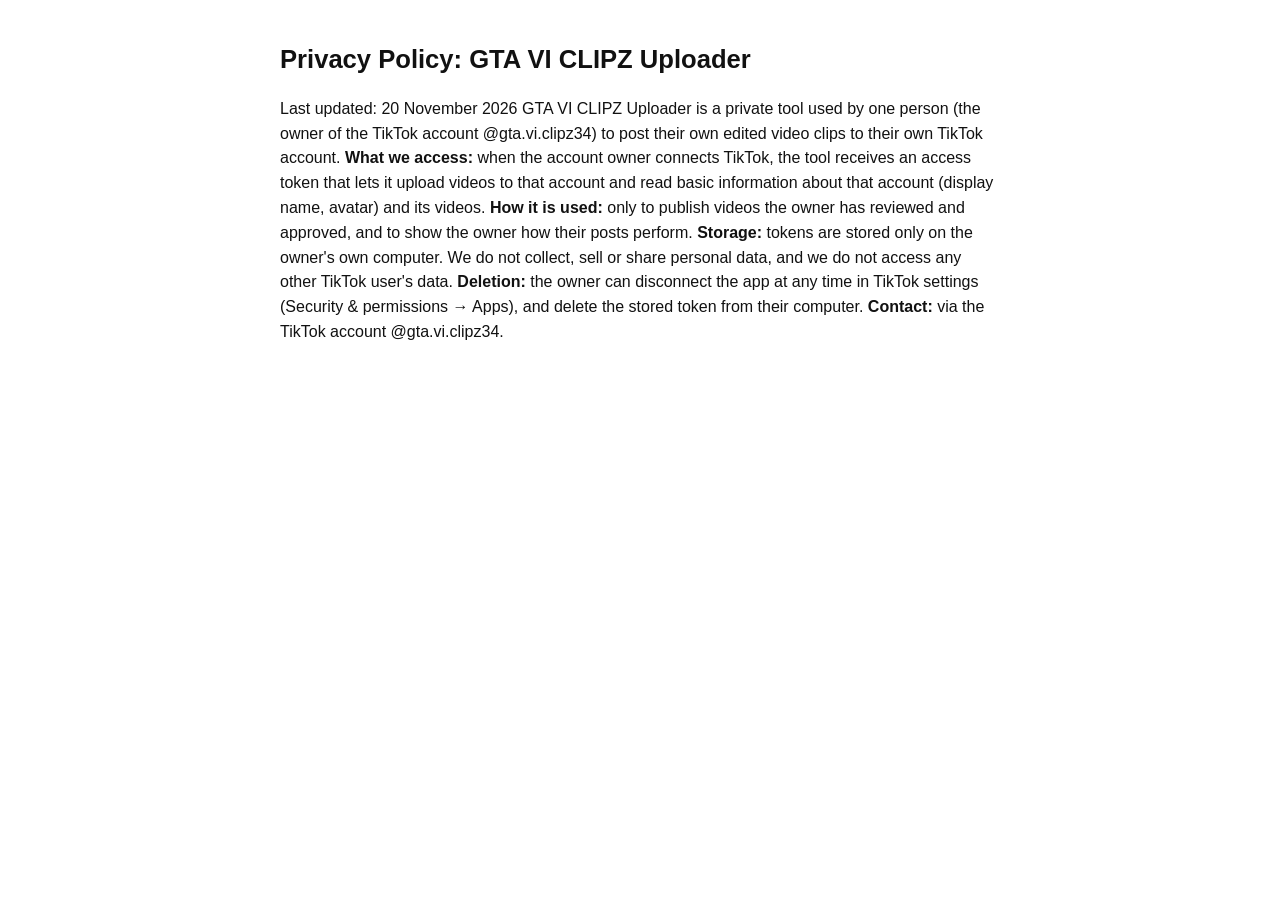
==== privacy.html @ e3e9ab4e "Add files via upload" ====
<!doctype html><html lang=en><head><meta charset=utf-8><meta name=viewport content='width=device-width,initial-scale=1'><title>Privacy Policy – GTA VI CLIPZ Uploader</title><style>body{font-family:-apple-system,Segoe UI,sans-serif;max-width:720px;margin:40px auto;padding:0 16px;line-height:1.55;color:#111;background:#fff}h1{font-size:1.6rem}</style></head><body><h1>Privacy Policy: GTA VI CLIPZ Uploader</h1>
<p>Last updated: 20 November 2026 GTA VI CLIPZ Uploader is a private tool used by one person (the owner of the TikTok account @gta.vi.clipz34) to post their own edited video clips to their own TikTok account. <strong>What we access:</strong> when the account owner connects TikTok, the tool receives an access token that lets it upload videos to that account and read basic information about that account (display name, avatar) and its videos. <strong>How it is used:</strong> only to publish videos the owner has reviewed and approved, and to show the owner how their posts perform. <strong>Storage:</strong> tokens are stored only on the owner&#x27;s own computer. We do not collect, sell or share personal data, and we do not access any other TikTok user&#x27;s data. <strong>Deletion:</strong> the owner can disconnect the app at any time in TikTok settings (Security &amp; permissions → Apps), and delete the stored token from their computer. <strong>Contact:</strong> via the TikTok account @gta.vi.clipz34.</p></body></html>
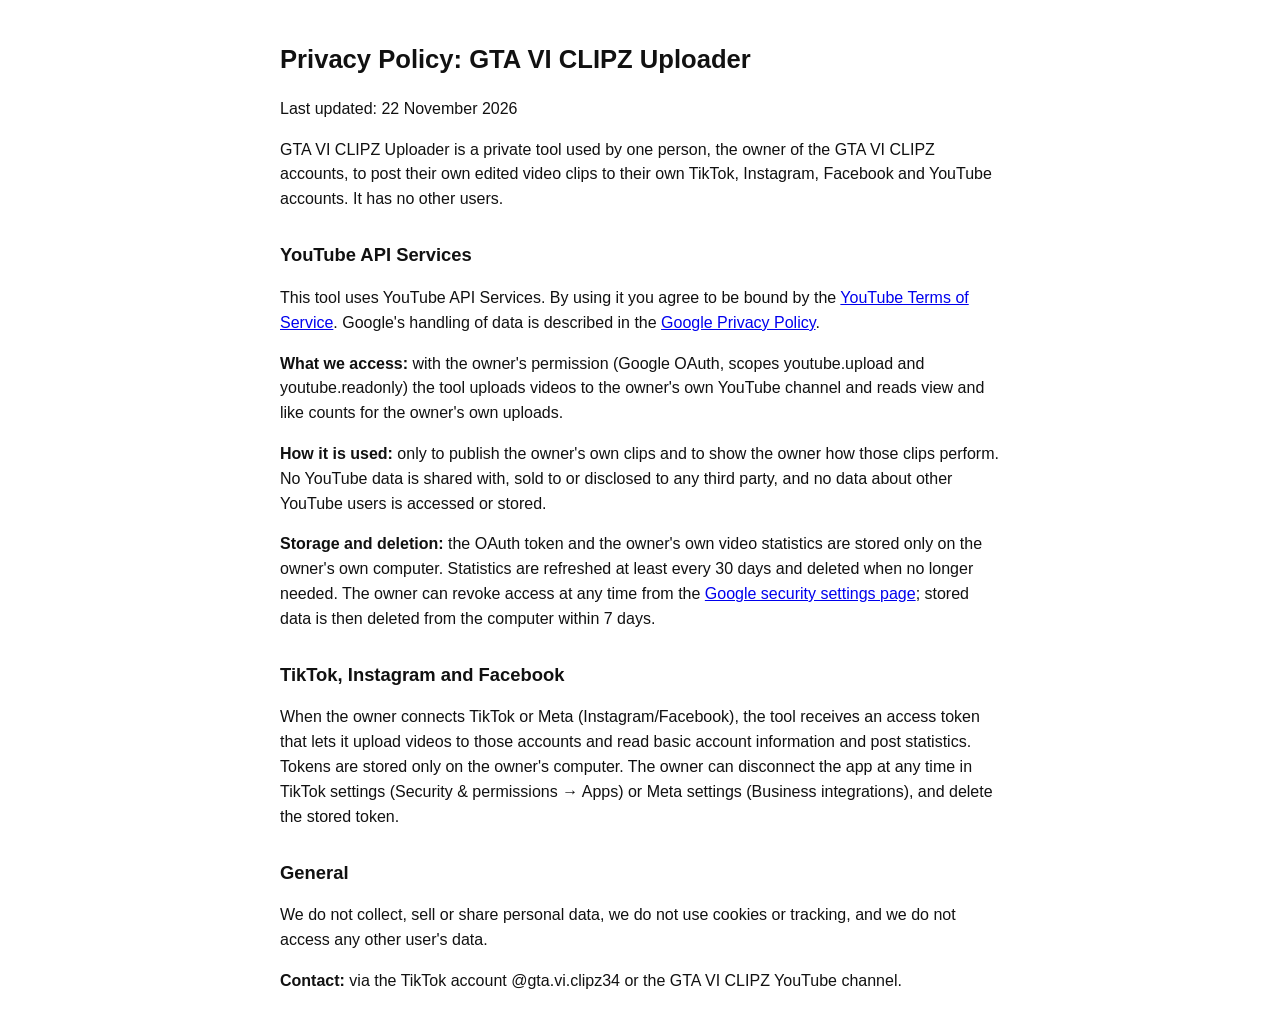
==== commit a039bd17: "Privacy policy: add YouTube API Services and Google sections" ====
--- a/privacy.html
+++ b/privacy.html
@@ -1,2 +1,13 @@
-<!doctype html><html lang=en><head><meta charset=utf-8><meta name=viewport content='width=device-width,initial-scale=1'><title>Privacy Policy – GTA VI CLIPZ Uploader</title><style>body{font-family:-apple-system,Segoe UI,sans-serif;max-width:720px;margin:40px auto;padding:0 16px;line-height:1.55;color:#111;background:#fff}h1{font-size:1.6rem}</style></head><body><h1>Privacy Policy: GTA VI CLIPZ Uploader</h1>
-<p>Last updated: 20 November 2026 GTA VI CLIPZ Uploader is a private tool used by one person (the owner of the TikTok account @gta.vi.clipz34) to post their own edited video clips to their own TikTok account. <strong>What we access:</strong> when the account owner connects TikTok, the tool receives an access token that lets it upload videos to that account and read basic information about that account (display name, avatar) and its videos. <strong>How it is used:</strong> only to publish videos the owner has reviewed and approved, and to show the owner how their posts perform. <strong>Storage:</strong> tokens are stored only on the owner&#x27;s own computer. We do not collect, sell or share personal data, and we do not access any other TikTok user&#x27;s data. <strong>Deletion:</strong> the owner can disconnect the app at any time in TikTok settings (Security &amp; permissions → Apps), and delete the stored token from their computer. <strong>Contact:</strong> via the TikTok account @gta.vi.clipz34.</p></body></html>+<!doctype html><html lang=en><head><meta charset=utf-8><meta name=viewport content='width=device-width,initial-scale=1'><title>Privacy Policy – GTA VI CLIPZ Uploader</title><style>body{font-family:-apple-system,Segoe UI,sans-serif;max-width:720px;margin:40px auto;padding:0 16px;line-height:1.55;color:#111;background:#fff}h1{font-size:1.6rem}h2{font-size:1.15rem;margin-top:1.6em}</style></head><body><h1>Privacy Policy: GTA VI CLIPZ Uploader</h1>
+<p>Last updated: 22 November 2026</p>
+<p>GTA VI CLIPZ Uploader is a private tool used by one person, the owner of the GTA VI CLIPZ accounts, to post their own edited video clips to their own TikTok, Instagram, Facebook and YouTube accounts. It has no other users.</p>
+<h2>YouTube API Services</h2>
+<p>This tool uses YouTube API Services. By using it you agree to be bound by the <a href="https://www.youtube.com/t/terms">YouTube Terms of Service</a>. Google's handling of data is described in the <a href="https://policies.google.com/privacy">Google Privacy Policy</a>.</p>
+<p><strong>What we access:</strong> with the owner's permission (Google OAuth, scopes youtube.upload and youtube.readonly) the tool uploads videos to the owner's own YouTube channel and reads view and like counts for the owner's own uploads.</p>
+<p><strong>How it is used:</strong> only to publish the owner's own clips and to show the owner how those clips perform. No YouTube data is shared with, sold to or disclosed to any third party, and no data about other YouTube users is accessed or stored.</p>
+<p><strong>Storage and deletion:</strong> the OAuth token and the owner's own video statistics are stored only on the owner's own computer. Statistics are refreshed at least every 30 days and deleted when no longer needed. The owner can revoke access at any time from the <a href="https://security.google.com/settings/security/permissions">Google security settings page</a>; stored data is then deleted from the computer within 7 days.</p>
+<h2>TikTok, Instagram and Facebook</h2>
+<p>When the owner connects TikTok or Meta (Instagram/Facebook), the tool receives an access token that lets it upload videos to those accounts and read basic account information and post statistics. Tokens are stored only on the owner's computer. The owner can disconnect the app at any time in TikTok settings (Security &amp; permissions → Apps) or Meta settings (Business integrations), and delete the stored token.</p>
+<h2>General</h2>
+<p>We do not collect, sell or share personal data, we do not use cookies or tracking, and we do not access any other user's data.</p>
+<p><strong>Contact:</strong> via the TikTok account @gta.vi.clipz34 or the GTA VI CLIPZ YouTube channel.</p></body></html>
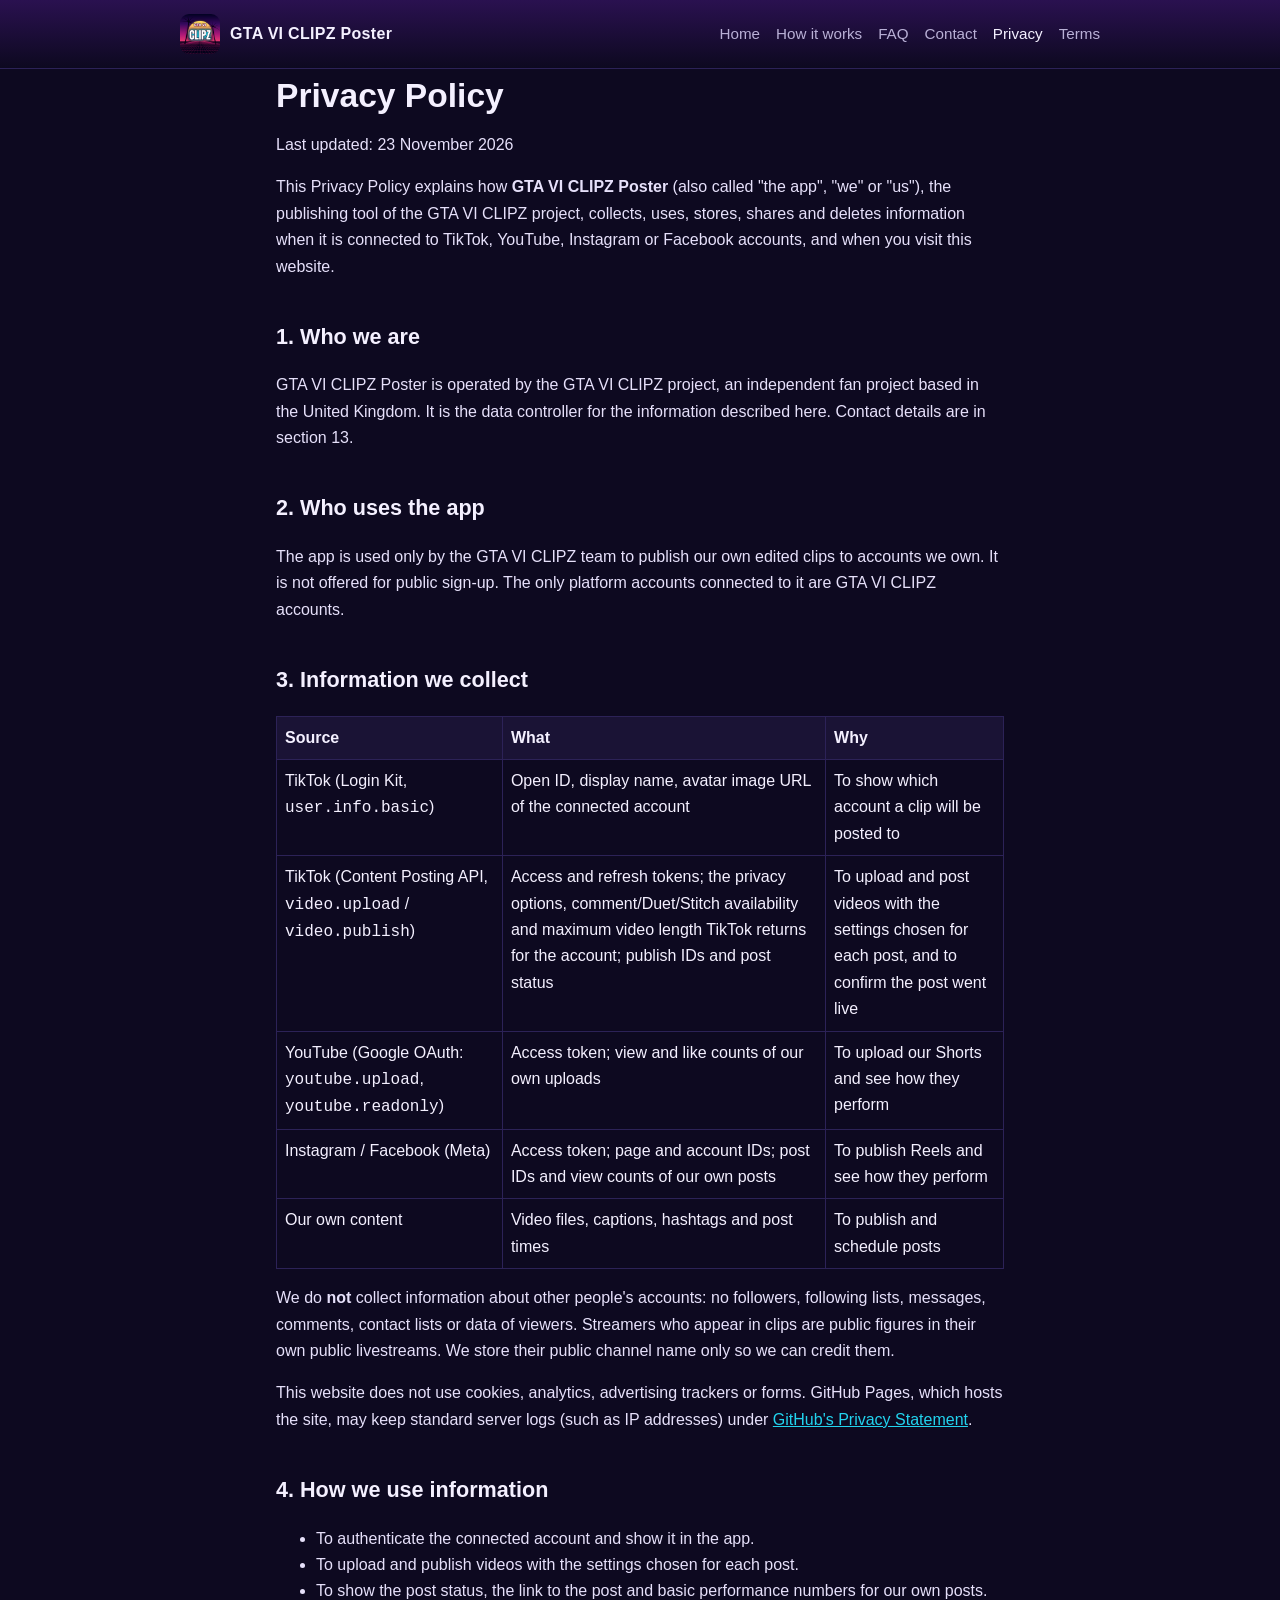
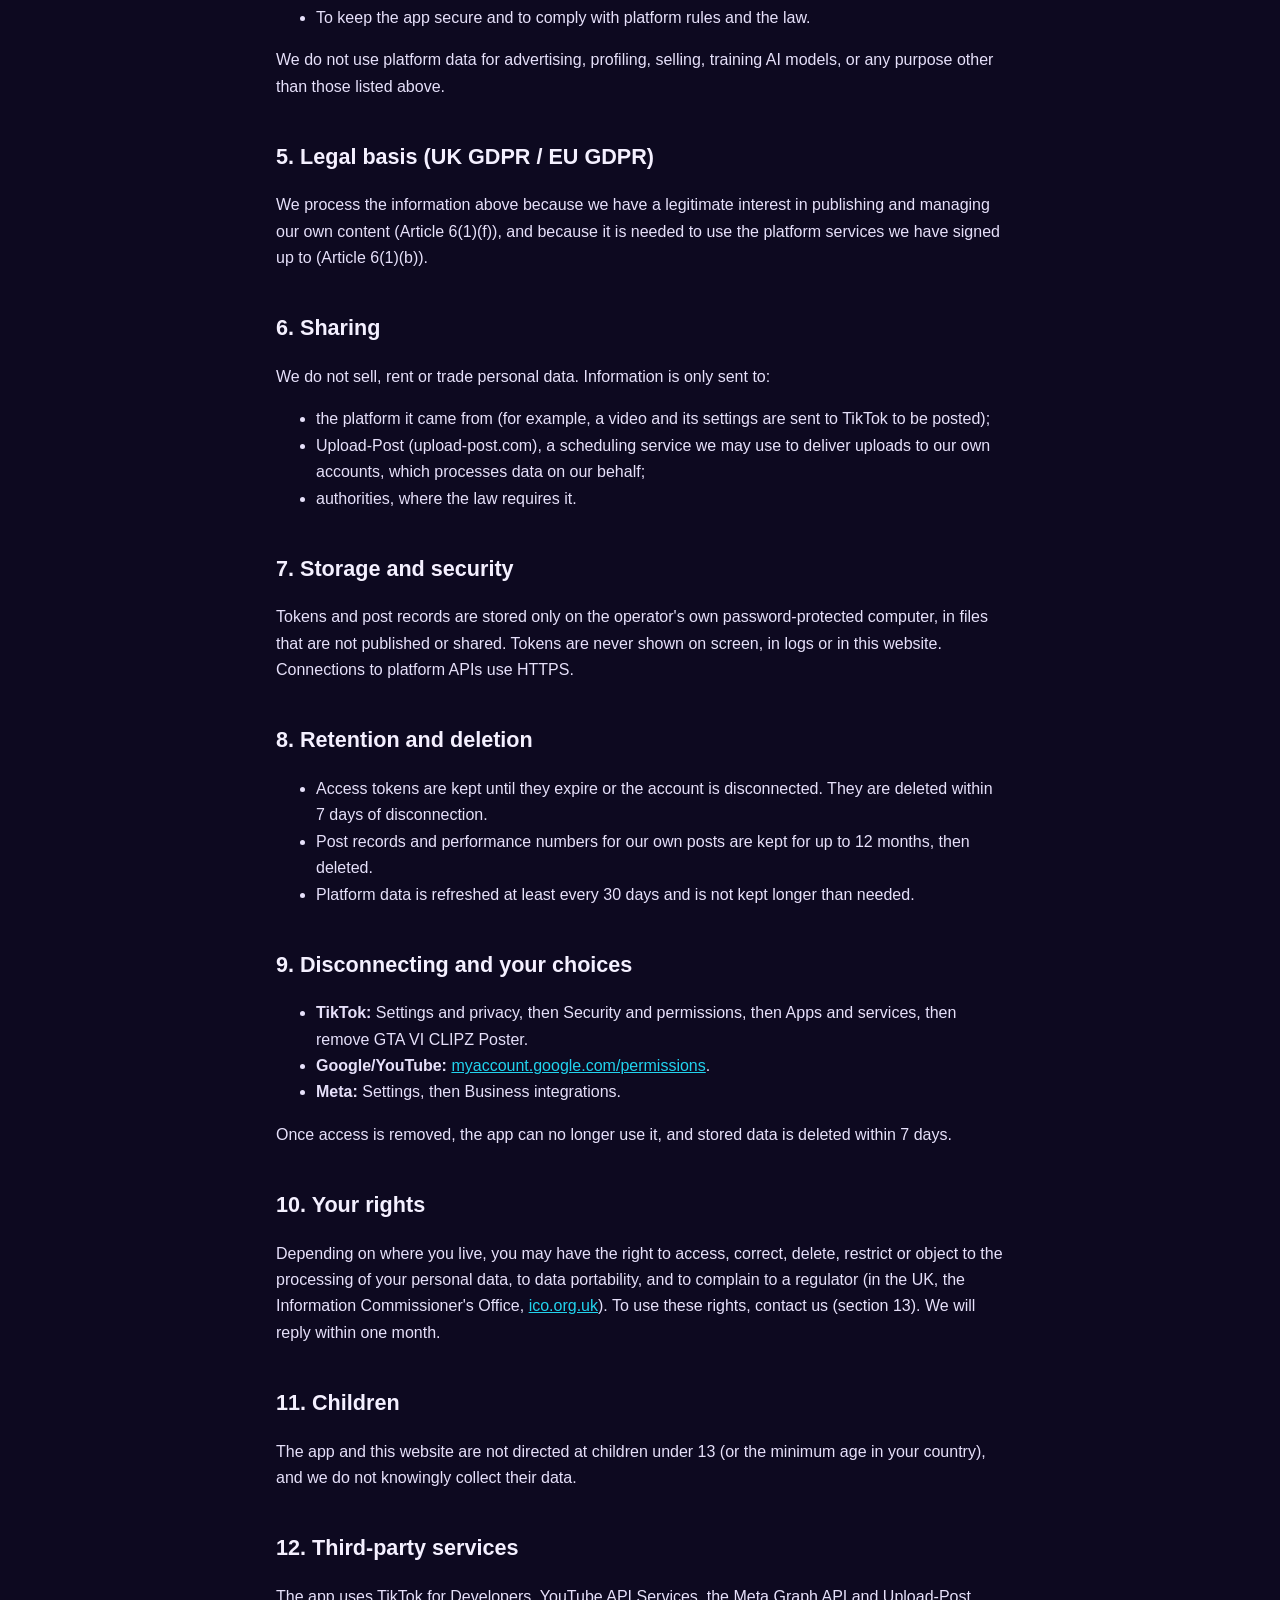
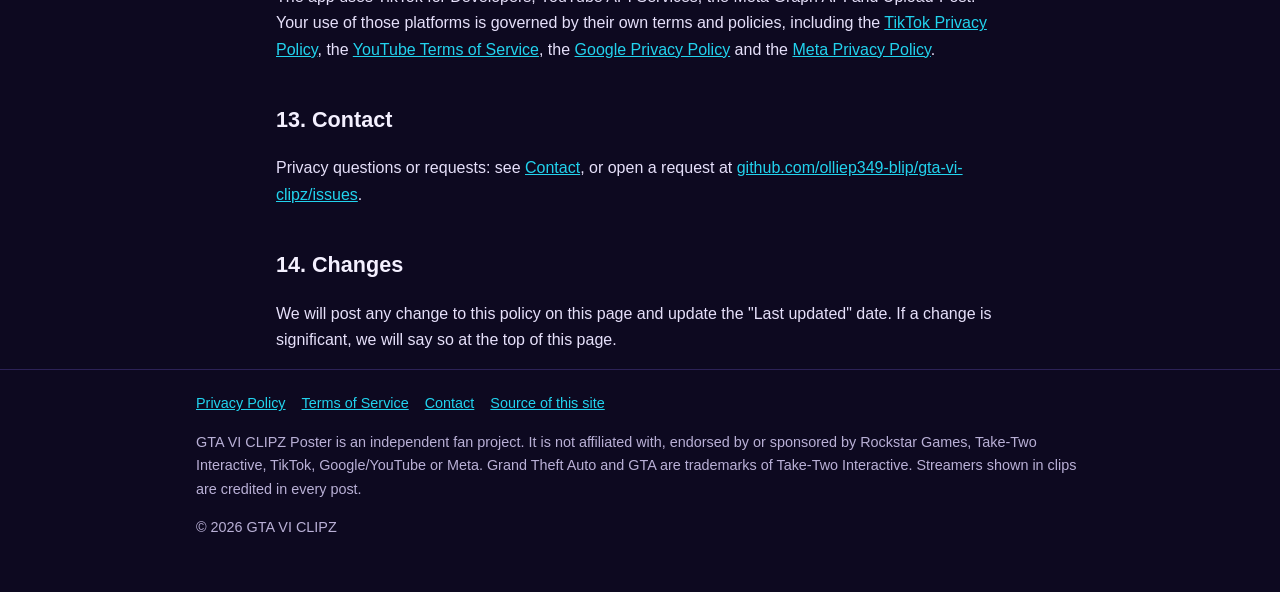
==== commit 8d050e9a: "Full website, complete Privacy Policy and Terms, favicon matches app icon" ====
--- a/privacy.html
+++ b/privacy.html
@@ -1,13 +1,81 @@
-<!doctype html><html lang=en><head><meta charset=utf-8><meta name=viewport content='width=device-width,initial-scale=1'><title>Privacy Policy – GTA VI CLIPZ Uploader</title><style>body{font-family:-apple-system,Segoe UI,sans-serif;max-width:720px;margin:40px auto;padding:0 16px;line-height:1.55;color:#111;background:#fff}h1{font-size:1.6rem}h2{font-size:1.15rem;margin-top:1.6em}</style></head><body><h1>Privacy Policy: GTA VI CLIPZ Uploader</h1>
-<p>Last updated: 22 November 2026</p>
-<p>GTA VI CLIPZ Uploader is a private tool used by one person, the owner of the GTA VI CLIPZ accounts, to post their own edited video clips to their own TikTok, Instagram, Facebook and YouTube accounts. It has no other users.</p>
-<h2>YouTube API Services</h2>
-<p>This tool uses YouTube API Services. By using it you agree to be bound by the <a href="https://www.youtube.com/t/terms">YouTube Terms of Service</a>. Google's handling of data is described in the <a href="https://policies.google.com/privacy">Google Privacy Policy</a>.</p>
-<p><strong>What we access:</strong> with the owner's permission (Google OAuth, scopes youtube.upload and youtube.readonly) the tool uploads videos to the owner's own YouTube channel and reads view and like counts for the owner's own uploads.</p>
-<p><strong>How it is used:</strong> only to publish the owner's own clips and to show the owner how those clips perform. No YouTube data is shared with, sold to or disclosed to any third party, and no data about other YouTube users is accessed or stored.</p>
-<p><strong>Storage and deletion:</strong> the OAuth token and the owner's own video statistics are stored only on the owner's own computer. Statistics are refreshed at least every 30 days and deleted when no longer needed. The owner can revoke access at any time from the <a href="https://security.google.com/settings/security/permissions">Google security settings page</a>; stored data is then deleted from the computer within 7 days.</p>
-<h2>TikTok, Instagram and Facebook</h2>
-<p>When the owner connects TikTok or Meta (Instagram/Facebook), the tool receives an access token that lets it upload videos to those accounts and read basic account information and post statistics. Tokens are stored only on the owner's computer. The owner can disconnect the app at any time in TikTok settings (Security &amp; permissions → Apps) or Meta settings (Business integrations), and delete the stored token.</p>
-<h2>General</h2>
-<p>We do not collect, sell or share personal data, we do not use cookies or tracking, and we do not access any other user's data.</p>
-<p><strong>Contact:</strong> via the TikTok account @gta.vi.clipz34 or the GTA VI CLIPZ YouTube channel.</p></body></html>
+<!doctype html>
+<html lang="en"><head><meta charset="utf-8"><meta name="viewport" content="width=device-width,initial-scale=1">
+<title>Privacy Policy: GTA VI CLIPZ Poster</title>
+<meta name="description" content="GTA VI CLIPZ Poster: publishes GTA VI CLIPZ short gameplay clips to TikTok and other platforms.">
+<link rel="icon" type="image/png" sizes="32x32" href="favicon-32.png"><link rel="icon" href="favicon.ico" sizes="any">
+<link rel="apple-touch-icon" href="apple-touch-icon.png"><link rel="stylesheet" href="style.css">
+</head><body>
+<header><div class="wrap bar"><a class="brand" href="index.html"><img src="icon-512.png" alt="GTA VI CLIPZ Poster icon">GTA VI CLIPZ Poster</a><nav><a href="index.html">Home</a><a href="how-it-works.html">How it works</a><a href="faq.html">FAQ</a><a href="contact.html">Contact</a><a href="privacy.html" aria-current=page>Privacy</a><a href="terms.html">Terms</a></nav></div></header>
+<main class="wrap doc">
+
+<h1>Privacy Policy</h1>
+<p>Last updated: 23 November 2026</p>
+<p>This Privacy Policy explains how <b>GTA VI CLIPZ Poster</b> (also called "the app", "we" or "us"), the publishing tool of the GTA VI CLIPZ project, collects, uses, stores, shares and deletes information when it is connected to TikTok, YouTube, Instagram or Facebook accounts, and when you visit this website.</p>
+
+<h2>1. Who we are</h2>
+<p>GTA VI CLIPZ Poster is operated by the GTA VI CLIPZ project, an independent fan project based in the United Kingdom. It is the data controller for the information described here. Contact details are in section 13.</p>
+
+<h2>2. Who uses the app</h2>
+<p>The app is used only by the GTA VI CLIPZ team to publish our own edited clips to accounts we own. It is not offered for public sign-up. The only platform accounts connected to it are GTA VI CLIPZ accounts.</p>
+
+<h2>3. Information we collect</h2>
+<table><tr><th>Source</th><th>What</th><th>Why</th></tr>
+<tr><td>TikTok (Login Kit, <code>user.info.basic</code>)</td><td>Open ID, display name, avatar image URL of the connected account</td><td>To show which account a clip will be posted to</td></tr>
+<tr><td>TikTok (Content Posting API, <code>video.upload</code> / <code>video.publish</code>)</td><td>Access and refresh tokens; the privacy options, comment/Duet/Stitch availability and maximum video length TikTok returns for the account; publish IDs and post status</td><td>To upload and post videos with the settings chosen for each post, and to confirm the post went live</td></tr>
+<tr><td>YouTube (Google OAuth: <code>youtube.upload</code>, <code>youtube.readonly</code>)</td><td>Access token; view and like counts of our own uploads</td><td>To upload our Shorts and see how they perform</td></tr>
+<tr><td>Instagram / Facebook (Meta)</td><td>Access token; page and account IDs; post IDs and view counts of our own posts</td><td>To publish Reels and see how they perform</td></tr>
+<tr><td>Our own content</td><td>Video files, captions, hashtags and post times</td><td>To publish and schedule posts</td></tr>
+</table>
+<p>We do <b>not</b> collect information about other people's accounts: no followers, following lists, messages, comments, contact lists or data of viewers. Streamers who appear in clips are public figures in their own public livestreams. We store their public channel name only so we can credit them.</p>
+<p>This website does not use cookies, analytics, advertising trackers or forms. GitHub Pages, which hosts the site, may keep standard server logs (such as IP addresses) under <a href="https://docs.github.com/site-policy/privacy-policies/github-general-privacy-statement">GitHub's Privacy Statement</a>.</p>
+
+<h2>4. How we use information</h2>
+<ul><li>To authenticate the connected account and show it in the app.</li>
+<li>To upload and publish videos with the settings chosen for each post.</li>
+<li>To show the post status, the link to the post and basic performance numbers for our own posts.</li>
+<li>To keep the app secure and to comply with platform rules and the law.</li></ul>
+<p>We do not use platform data for advertising, profiling, selling, training AI models, or any purpose other than those listed above.</p>
+
+<h2>5. Legal basis (UK GDPR / EU GDPR)</h2>
+<p>We process the information above because we have a legitimate interest in publishing and managing our own content (Article 6(1)(f)), and because it is needed to use the platform services we have signed up to (Article 6(1)(b)).</p>
+
+<h2>6. Sharing</h2>
+<p>We do not sell, rent or trade personal data. Information is only sent to:</p>
+<ul><li>the platform it came from (for example, a video and its settings are sent to TikTok to be posted);</li>
+<li>Upload-Post (upload-post.com), a scheduling service we may use to deliver uploads to our own accounts, which processes data on our behalf;</li>
+<li>authorities, where the law requires it.</li></ul>
+
+<h2>7. Storage and security</h2>
+<p>Tokens and post records are stored only on the operator's own password-protected computer, in files that are not published or shared. Tokens are never shown on screen, in logs or in this website. Connections to platform APIs use HTTPS.</p>
+
+<h2>8. Retention and deletion</h2>
+<ul><li>Access tokens are kept until they expire or the account is disconnected. They are deleted within 7 days of disconnection.</li>
+<li>Post records and performance numbers for our own posts are kept for up to 12 months, then deleted.</li>
+<li>Platform data is refreshed at least every 30 days and is not kept longer than needed.</li></ul>
+
+<h2>9. Disconnecting and your choices</h2>
+<ul><li><b>TikTok:</b> Settings and privacy, then Security and permissions, then Apps and services, then remove GTA VI CLIPZ Poster.</li>
+<li><b>Google/YouTube:</b> <a href="https://myaccount.google.com/permissions">myaccount.google.com/permissions</a>.</li>
+<li><b>Meta:</b> Settings, then Business integrations.</li></ul>
+<p>Once access is removed, the app can no longer use it, and stored data is deleted within 7 days.</p>
+
+<h2>10. Your rights</h2>
+<p>Depending on where you live, you may have the right to access, correct, delete, restrict or object to the processing of your personal data, to data portability, and to complain to a regulator (in the UK, the Information Commissioner's Office, <a href="https://ico.org.uk">ico.org.uk</a>). To use these rights, contact us (section 13). We will reply within one month.</p>
+
+<h2>11. Children</h2>
+<p>The app and this website are not directed at children under 13 (or the minimum age in your country), and we do not knowingly collect their data.</p>
+
+<h2>12. Third-party services</h2>
+<p>The app uses TikTok for Developers, YouTube API Services, the Meta Graph API and Upload-Post. Your use of those platforms is governed by their own terms and policies, including the <a href="https://www.tiktok.com/legal/privacy-policy">TikTok Privacy Policy</a>, the <a href="https://www.youtube.com/t/terms">YouTube Terms of Service</a>, the <a href="https://policies.google.com/privacy">Google Privacy Policy</a> and the <a href="https://www.facebook.com/privacy/policy">Meta Privacy Policy</a>.</p>
+
+<h2>13. Contact</h2>
+<p>Privacy questions or requests: see <a href="contact.html">Contact</a>, or open a request at <a href="https://github.com/olliep349-blip/gta-vi-clipz/issues">github.com/olliep349-blip/gta-vi-clipz/issues</a>.</p>
+
+<h2>14. Changes</h2>
+<p>We will post any change to this policy on this page and update the "Last updated" date. If a change is significant, we will say so at the top of this page.</p>
+
+</main>
+<footer><div class="wrap"><div class="links"><a href="privacy.html">Privacy Policy</a><a href="terms.html">Terms of Service</a><a href="contact.html">Contact</a><a href="https://github.com/olliep349-blip/gta-vi-clipz">Source of this site</a></div>
+<p>GTA VI CLIPZ Poster is an independent fan project. It is not affiliated with, endorsed by or sponsored by Rockstar Games, Take-Two Interactive, TikTok, Google/YouTube or Meta. Grand Theft Auto and GTA are trademarks of Take-Two Interactive. Streamers shown in clips are credited in every post.</p>
+<p>© 2026 GTA VI CLIPZ</p></div></footer>
+</body></html>
--- a/style.css
+++ b/style.css
@@ -0,0 +1,26 @@
+:root{--bg:#0d0920;--panel:#1a1335;--ink:#f4f0ff;--muted:#b9b0d6;--pink:#ff3ea5;--cyan:#22d3ee;--sun:#ffc857}
+*{box-sizing:border-box}html{-webkit-text-size-adjust:100%}
+body{margin:0;background:var(--bg);color:var(--ink);font:16px/1.65 -apple-system,BlinkMacSystemFont,"Segoe UI",Roboto,sans-serif}
+a{color:var(--cyan)}a:hover{color:var(--sun)}
+header{background:linear-gradient(180deg,#2a1150,#0d0920);border-bottom:1px solid #2c2257}
+.wrap{max-width:920px;margin:0 auto;padding:0 16px}
+.bar{display:flex;align-items:center;justify-content:space-between;gap:12px;padding:14px 0;flex-wrap:wrap}
+.brand{display:flex;align-items:center;gap:10px;color:var(--ink);text-decoration:none;font-weight:800;letter-spacing:.3px}
+.brand img{width:40px;height:40px;border-radius:9px}
+nav{display:flex;gap:16px;flex-wrap:wrap;font-size:.95rem}nav a{color:var(--muted);text-decoration:none}nav a:hover,nav a[aria-current]{color:var(--ink)}
+.hero{display:grid;grid-template-columns:1.3fr 1fr;gap:28px;align-items:center;padding:40px 0 48px}
+.hero img{width:100%;max-width:320px;border-radius:28px;box-shadow:0 20px 60px #ff3ea540;justify-self:center}
+h1{font-size:2.1rem;line-height:1.2;margin:.2em 0}h2{font-size:1.35rem;margin-top:1.8em}h3{font-size:1.05rem;margin:1.2em 0 .3em}
+.lead{font-size:1.1rem;color:var(--muted)}
+.btn{display:inline-block;background:var(--pink);color:#fff;text-decoration:none;font-weight:700;padding:10px 18px;border-radius:999px;margin:6px 8px 0 0}
+.btn.alt{background:transparent;border:1px solid var(--cyan);color:var(--cyan)}
+.cards{display:grid;grid-template-columns:repeat(3,1fr);gap:14px;margin:18px 0}
+.card{background:var(--panel);border:1px solid #2c2257;border-radius:14px;padding:16px}
+.card b{display:block;margin-bottom:4px}
+ol.steps li{margin:.5em 0}
+main{padding:8px 0 48px}main.doc{max-width:760px}
+.doc p,.doc li{color:#e6e0fa}
+table{border-collapse:collapse;width:100%;margin:10px 0}td,th{border:1px solid #2c2257;padding:8px;text-align:left;vertical-align:top}th{background:var(--panel)}
+footer{border-top:1px solid #2c2257;color:var(--muted);font-size:.9rem;padding:22px 0 40px}
+footer .links{display:flex;gap:16px;flex-wrap:wrap;margin-bottom:8px}
+@media (max-width:720px){.hero{grid-template-columns:1fr}.cards{grid-template-columns:1fr}h1{font-size:1.7rem}}
